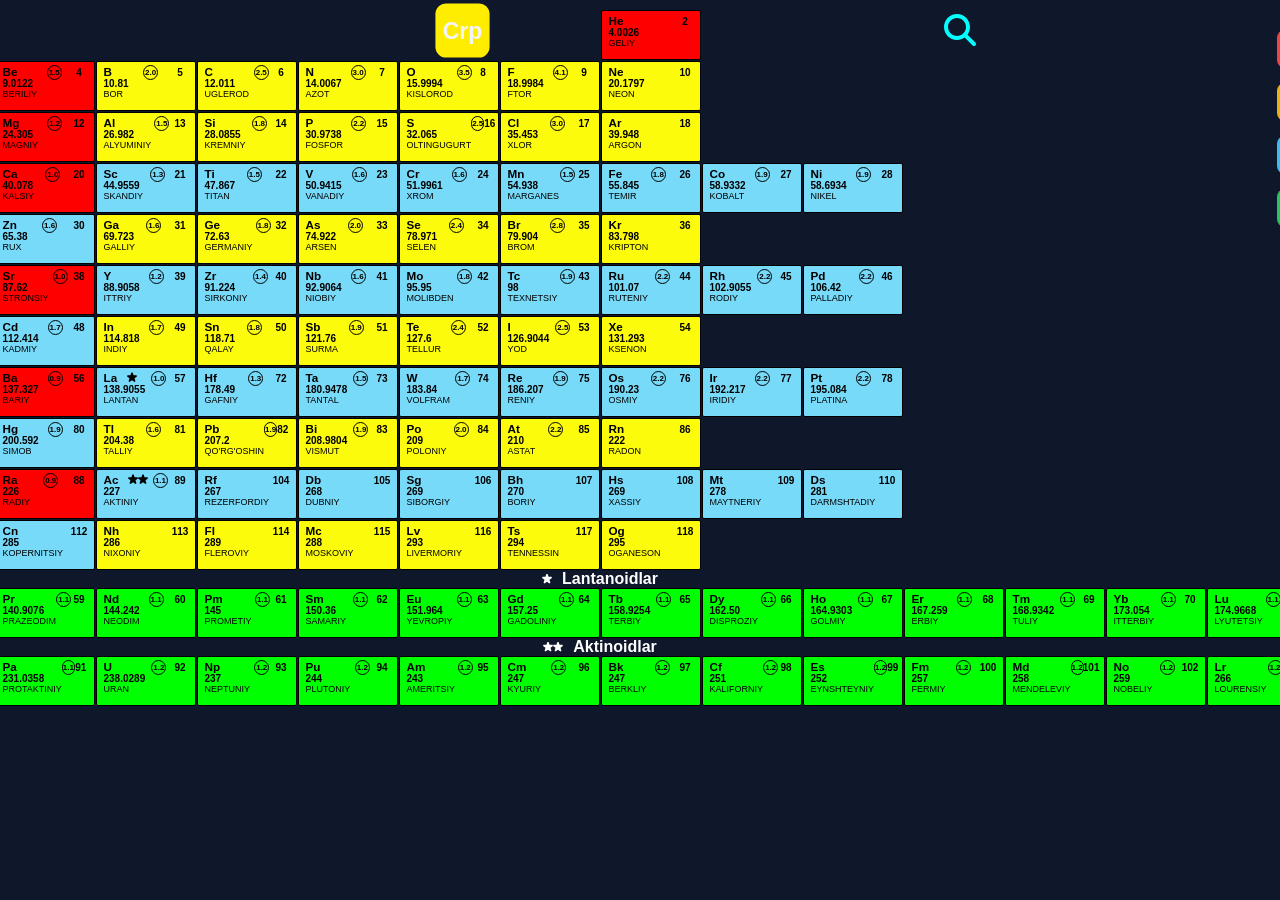
==== index.html @ f35f1f5b "Update index.html" ====
<!DOCTYPE html>
<html lang="uz">

<head>
    <meta charset="UTF-8">
    <meta name="keywords" content="Kimyo, davriy jadval, Crypton">
    <meta name="viewport" content="width=device-width, initial-scale=1.0">
    <title>Kimyo jadvali | Crypton</title>
    <link rel="stylesheet" href="./main/style.css">
    <link rel="icon" href="./main/assets/favicon.svg" type="image/svg">
</head>

<body>

    <div class="parts">
        <div class="part s">
            <p>
                s-qism
            </p>
        </div>
        <div class="part p">
            <p>
                p-qism
            </p>
        </div>
        <div class="part d">
            <p>
                d-qism
            </p>
        </div>
        <div class="part f">
            <p>
                f-qism
            </p>
        </div>
    </div>


    <button id="showBtn">
        <img src="./main/assets/search.svg" alt="" class="searchIcon">
    </button>

    <div class="searchBox hidden" id="searchBox">
        <button id="hideBtn">
            <img src="./main/assets/x.svg" alt="" id="x" class="x">
        </button>

        <div class="searchItems">
            <form>
                <input type="text" id="value" class="inputVal" placeholder="Iltimos biror elementni kiriting ...">
            </form>
            <button id="clear">
                <img src="./main/assets/xmark.svg" alt="" class="xmark">
            </button>
        </div>
        <div class="results"></div>
    </div>



    <a href="" class="icon">
        <img src="./main/assets/icon.svg" alt="" class="iconSvg">
        <p class="iconText">Crypton</p>
    </a>
    <main>

        <div class="periodic-table" id="periodic-table">
        </div>
        <div class="lantinity-title">
            <img src="main/assets/star_white.svg" alt="">
            <h1 class="title">Lantanoidlar</h1>
        </div>

        <div class="table lanta"></div>


        <div class="actinity-title">
            <div class="stars">
                <img src="./main/assets/star_white.svg" alt="">
                <img src="./main/assets/star_white.svg" alt="">
            </div>
            <h1 class="title">Aktinoidlar</h1>
        </div>
        <div class="table akti"></div>
    </main>
    <div class="overlay hidden" id="overlay"></div>

    <script src="./main/script.js"></script>
</body>

</html>
---- main/style.css ----
* {
    margin: 0;
    padding: 0;
    box-sizing: border-box;
    font-family: 'Segoe UI', Tahoma, Verdana, sans-serif;
    user-select: none;
}

.hidden {
    display: none !important;
}

a {
    text-decoration: none;
    color: #000;
}

body {
    padding: 10px 20px;
    display: flex;
    flex-direction: row-reverse;
    justify-content: center;
    background-color: #0f172a;
}

.periodic-table {
    display: grid;
    grid-template-columns: repeat(10, 100px);
    grid-template-rows: repeat(11, 50px);
    grid-row-gap: 1px;
    grid-column-gap: 1px;
}

.element:hover {
    transform: scale(1.06) translateY(-5px);

}

.element {
    display: flex;
    padding: 3px 7px;
    font-weight: 600;
    font-size: 10px;
    justify-content: space-between;
    border: #000 solid 1px;
    border-radius: 2px;
    cursor: pointer;
    transition: .3s ease-in-out;
}

.elInfo {
    max-height: 55px;
}

.elNum {
    height: 15px;
    width: 15px;
    font-size: 10px;
    display: flex;
    justify-content: center;
    align-items: center;

}

.elName {
    text-transform: uppercase;
    font-weight: 500;
    font-size: 9px;
    display: flex;
    text-align: left;
}

.elFormula {
    text-transform: capitalize;
}

.s-part {
    background-color: #ff0000;
}

.p-part {
    background-color: #FCFB0B;
}

.d-part {
    background-color: #77DAF9;
}

.f-part {
    background-color: #0f0;
}

.elNum2 {
    font-size: 10px;
    height: 10px;
    width: 10px;
    display: flex;
    justify-content: center;
    align-items: center;
}

.elNegative {
    border: solid 1px #000;
    border-radius: 15px;
    width: 15px;
    height: 15px;
    display: flex;
    align-items: center;
    justify-content: center;
    font-size: 8px;
}

.lantinity-title,
.actinity-title {
    gap: 10px;
    display: flex;
    justify-content: center;
    color: #fff;
    transition: ease-in-out .3s;
}

.icon {
    height: 60px;
    display: flex;
    align-items: center;
    left: 430px;
    position: absolute;
    top: 0;
}

.icon:hover {
    .iconSvg {
        transform: translateX(-105px);
    }

    .iconText {
        display: inline;
    }
}

.searchItems {
    display: flex;
    align-items: center;
    justify-content: center;

}

.searchBox {
    position: absolute;
    left: 50%;
    top: 10%;
    transform: translateX(-70%);
    z-index: 101;
    background-color: #0f173a;
    padding: 20px 30px;
    border-radius: 8px;
    gap: 5px;
    display: flex;
    flex-direction: column;
    align-items: flex-end;
}

.x {
    width: 20px;
    margin-right: -20px;
    margin-top: -10px;
    cursor: pointer;
}

.results {
    display: grid;
    grid-template-columns: repeat(3, 100px);
}

.overlay {
    position: fixed;
    top: 0;
    bottom: 0;
    left: 0;
    width: 100%;
    background: rgba(0, 0, 0, 0.7);
    backdrop-filter: blur(5px);
}

button {
    background: none;
    border: none;
}

input:focus-visible {
    outline: none;
}

#showBtn {
    background: none;
    border: none;
    position: absolute;

    right: 300px;
}

.xmark {
    width: 30px;
    margin-left: -50px;
    cursor: pointer;
}

.inputVal {
    border: none;
    border-radius: 8px;
    width: 300px;
    height: 40px;
    padding: 10px 40px 10px 10px;
}

.searchIcon {
    width: 40px;
    transition: transform ease-in-out .4s;
    cursor: pointer;
}

.searchIcon:hover {
    transform: rotate(360deg);
}

.iconSvg {
    min-width: 65px;
    cursor: pointer;
    margin-right: -105px;
    transition: ease-in-out .4s;
}

.iconText {
    color: #38bdf8;
    font-size: 25px;
    font-weight: 800;
    letter-spacing: -0.5px;
    display: none;
}


img {
    width: 10px;
}

.stars {
    display: flex;
}

.title {
    font-size: 16px;
}

.symbol {
    display: flex;
    gap: 10px;
}

.table {
    display: grid;
    grid-template-columns: repeat(14, 100px);
    grid-template-rows: 50px;
    gap: 1px;
}

main {
    margin-right: -30px;
}

.parts:has(.s:hover)~main .element:not(.s-part) {
    opacity: 0.3;
}

.parts:has(.p:hover)~main .element:not(.p-part) {
    opacity: 0.3;
}

.parts:has(.d:hover)~main .element:not(.d-part) {
    opacity: 0.3;

}

.parts:has(.f:hover)~main .element:not(.f-part) {
    opacity: 0.3;
}

.parts:has(.s:hover)~main .s-part {
    transform: scale(1.03) translateY(-5px);
}

.parts:has(.p:hover)~main .p-part {
    transform: scale(1.03) translateY(-5px);
}

.parts:has(.d:hover)~main .d-part {
    transform: scale(1.03) translateY(-5px);
}

.parts:has(.f:hover)~main .f-part {
    transform: scale(1.03) translateY(-5px);
}

.parts:has(.f:hover)~main .lantinity-title {
    transform: scale(1.06) translateY(-5px);
}

.parts:has(.f:hover)~main .actinity-title {
    transform: scale(1.06) translateY(-5px);
}


.parts {
    display: flex;
    justify-content: flex-start;
    gap: 15px;
    margin: 20px 0 25px 0;
    padding: 0;
    flex-direction: column;
}


.part {
    width: 110px;
    height: 38px;
    border-radius: 8px;
    display: flex;
    align-items: center;
    justify-content: center;
    font-size: 13px;
    font-weight: 600;
    text-transform: uppercase;
    letter-spacing: 0.5px;
    cursor: pointer;
    background: rgba(30, 41, 59, 0.5);
    border: 1px solid rgba(255, 255, 255, 0.08);
    backdrop-filter: blur(8px);
    transition: all 0.3s cubic-bezier(0.4, 0, 0.2, 1);
    color: #94a3b8;
}

.part.s {
    border-left: 4px solid #ef4444;
}

.part.s:hover {
    background: rgba(239, 68, 68, 0.15);
    border-color: #ef4444;
    color: #ef4444;
    box-shadow: 0 0 15px rgba(239, 68, 68, 0.4);
    text-shadow: 0 0 5px rgba(239, 68, 68, 0.5);
    transform: translateY(-3px);
}


.part.p {
    border-left: 4px solid #eab308;
}

.part.p:hover {
    background: rgba(234, 179, 8, 0.15);
    border-color: #eab308;
    color: #eab308;
    box-shadow: 0 0 15px rgba(234, 179, 8, 0.4);
    text-shadow: 0 0 5px rgba(234, 179, 8, 0.5);
    transform: translateY(-3px);
}

.part.d {
    border-left: 4px solid #38bdf8;
}

.part.d:hover {
    background: rgba(56, 189, 248, 0.15);
    border-color: #38bdf8;
    color: #38bdf8;
    box-shadow: 0 0 15px rgba(56, 189, 248, 0.4);
    text-shadow: 0 0 5px rgba(56, 189, 248, 0.5);
    transform: translateY(-3px);
}

.part.f {
    border-left: 4px solid #22c55e;
}

.part.f:hover {
    background: rgba(34, 197, 94, 0.15);
    border-color: #22c55e;
    color: #22c55e;
    box-shadow: 0 0 15px rgba(34, 197, 94, 0.4);
    text-shadow: 0 0 5px rgba(34, 197, 94, 0.5);
    transform: translateY(-3px);
}

@media (max-width: 1100px) {
    body {
        display: block;
        padding: 5px;
        margin: 65px 0 0 0;
    }

    .parts {
        display: flex;
        flex-direction: row;
        flex-wrap: wrap;
        justify-content: flex-start;
        gap: 10px;
        margin-bottom: 25px;
        width: 100%;
        padding: 0;
        box-sizing: border-box;
    }

    main {
        width: 100%;
        overflow-x: auto;
        display: block;
        white-space: nowrap;
        padding-bottom: 20px;
    }

    .periodic-table,
    .table,
    .lantinity-title,
    .actinity-title {
        transform: none !important;
        margin: 0 auto 20px auto !important;
        display: grid;
    }

    .lantinity-title,
    .actinity-title {
        display: flex;
        text-align: center;
        margin-top: 30px !important;
        font-size: 1.2rem;
    }

    .icon {
        position: absolute;
        left: 130px;
        top: 10px;
    }

    #showBtn {
        position: absolute;
        top: 25px;
        left: 190px;
    }

    .inputVal {
        width: 250px;
        margin-right: 140px;
    }

    .searchItems {
        width: 200px;
    }

    #hideBtn {
        width: 20px;
        height: 20px;
    }

    .searchBox {
        width: 350px;
        padding: 10px 15px;
        left: 69%;
    }
    
    .iconSvg {
        transform: translateX(-105px);
    }

    .iconText {
        display: inline;
    }
}
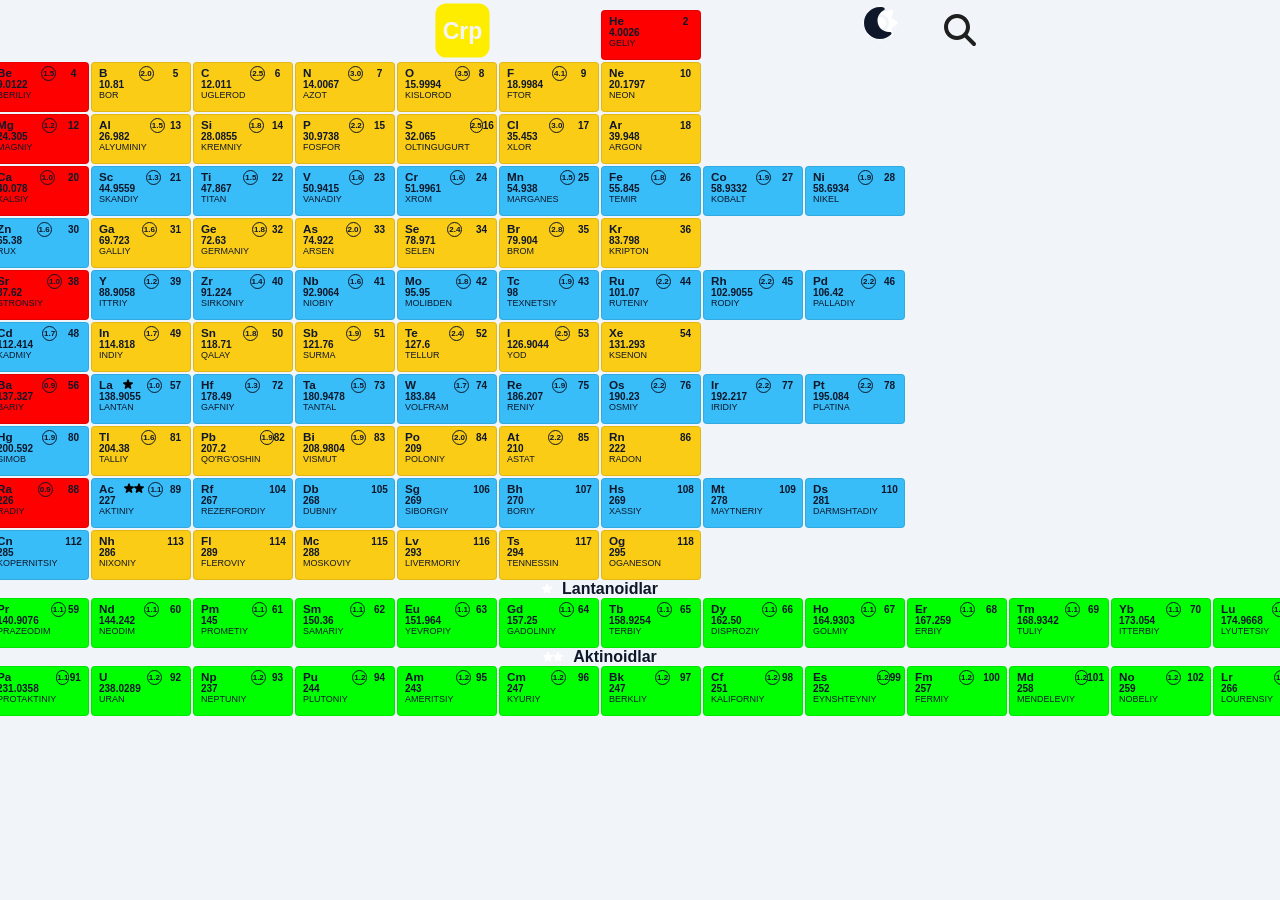
==== commit 07b31f58: "Crypton loyihasi fayllari qo'shildi" ====
--- a/index.html
+++ b/index.html
@@ -1,91 +1,99 @@
-<!DOCTYPE html>
-<html lang="uz">
-
-<head>
-    <meta charset="UTF-8">
-    <meta name="keywords" content="Kimyo, davriy jadval, Crypton">
-    <meta name="viewport" content="width=device-width, initial-scale=1.0">
-    <title>Kimyo jadvali | Crypton</title>
-    <link rel="stylesheet" href="./main/style.css">
-    <link rel="icon" href="./main/assets/favicon.svg" type="image/svg">
-</head>
-
-<body>
-
-    <div class="parts">
-        <div class="part s">
-            <p>
-                s-qism
-            </p>
-        </div>
-        <div class="part p">
-            <p>
-                p-qism
-            </p>
-        </div>
-        <div class="part d">
-            <p>
-                d-qism
-            </p>
-        </div>
-        <div class="part f">
-            <p>
-                f-qism
-            </p>
-        </div>
-    </div>
-
-
-    <button id="showBtn">
-        <img src="./main/assets/search.svg" alt="" class="searchIcon">
-    </button>
-
-    <div class="searchBox hidden" id="searchBox">
-        <button id="hideBtn">
-            <img src="./main/assets/x.svg" alt="" id="x" class="x">
-        </button>
-
-        <div class="searchItems">
-            <form>
-                <input type="text" id="value" class="inputVal" placeholder="Iltimos biror elementni kiriting ...">
-            </form>
-            <button id="clear">
-                <img src="./main/assets/xmark.svg" alt="" class="xmark">
-            </button>
-        </div>
-        <div class="results"></div>
-    </div>
-
-
-
-    <a href="" class="icon">
-        <img src="./main/assets/icon.svg" alt="" class="iconSvg">
-        <p class="iconText">Crypton</p>
-    </a>
-    <main>
-
-        <div class="periodic-table" id="periodic-table">
-        </div>
-        <div class="lantinity-title">
-            <img src="main/assets/star_white.svg" alt="">
-            <h1 class="title">Lantanoidlar</h1>
-        </div>
-
-        <div class="table lanta"></div>
-
-
-        <div class="actinity-title">
-            <div class="stars">
-                <img src="./main/assets/star_white.svg" alt="">
-                <img src="./main/assets/star_white.svg" alt="">
-            </div>
-            <h1 class="title">Aktinoidlar</h1>
-        </div>
-        <div class="table akti"></div>
-    </main>
-    <div class="overlay hidden" id="overlay"></div>
-
-    <script src="./main/script.js"></script>
-</body>
-
-</html>
+<!DOCTYPE html>
+<html lang="uz">
+
+<head>
+    <meta charset="UTF-8">
+    <meta name="viewport" content="width=device-width, initial-scale=1.0">
+    <title>Kimyo jadvali | Crypton</title>
+    <link rel="stylesheet" href="./main/style.css">
+    <link rel="icon" href="./main/assets/favicon.svg" type="image/svg">
+</head>
+
+<body>
+
+    <div class="parts">
+        <div class="part s">
+            <p>
+                s-qism
+            </p>
+        </div>
+        <div class="part p">
+            <p>
+                p-qism
+            </p>
+        </div>
+        <div class="part d">
+            <p>
+                d-qism
+            </p>
+        </div>
+        <div class="part f">
+            <p>
+                f-qism
+            </p>
+        </div>
+    </div>
+
+
+    <button id="showBtn">
+        <img src="./main/assets/search-dark.svg" alt="" class="searchIcon">
+    </button>
+
+    <button class="mode light" title="Change Theme.">
+        <img src="./main/assets/light.svg" alt="" class="modesvg">
+    </button>
+
+    <button class="mode dark" title="Change Theme.">
+        <img src="./main/assets/dark.svg" alt="" class="modesvg">
+    </button>
+
+
+
+    <div class="searchBox hidden" id="searchBox">
+        <button id="hideBtn">
+            <img src="./main/assets/x.svg" alt="" id="x" class="x">
+        </button>
+
+        <div class="searchItems">
+            <form>
+                <input type="text" id="value" class="inputVal" placeholder="Iltimos biror elementni kiriting ...">
+            </form>
+            <button id="clear">
+                <img src="./main/assets/xmark.svg" alt="" class="xmark">
+            </button>
+        </div>
+        <div class="results"></div>
+    </div>
+
+
+
+    <a href="" class="icon">
+        <img src="./main/assets/icon.svg" alt="" class="iconSvg">
+        <p class="iconText">Crypton</p>
+    </a>
+    <main>
+
+        <div class="periodic-table" id="periodic-table"></div>
+        <div class="lantinity-title">
+            <img src="main/assets/star_white.svg" alt="" id="star">
+            <h1 class="title">Lantanoidlar</h1>
+        </div>
+
+        <div class="table lanta"></div>
+
+
+        <div class="actinity-title">
+            <div class="stars">
+                <img src="./main/assets/star_white.svg" alt="" id="star">
+                <img src="./main/assets/star_white.svg" alt="" id="star">
+            </div>
+            <h1 class="title">Aktinoidlar</h1>
+        </div>
+        <div class="table akti"></div>
+    </main>
+    <div class="overlay hidden" id="overlay"></div>
+
+    <script src="./main/script.js"></script>
+</body>
+
+</html>
--- a/main/style.css
+++ b/main/style.css
@@ -1,477 +1,545 @@
-* {
-    margin: 0;
-    padding: 0;
-    box-sizing: border-box;
-    font-family: 'Segoe UI', Tahoma, Verdana, sans-serif;
-    user-select: none;
-}
-
-.hidden {
-    display: none !important;
-}
-
-a {
-    text-decoration: none;
-    color: #000;
-}
-
-body {
-    padding: 10px 20px;
-    display: flex;
-    flex-direction: row-reverse;
-    justify-content: center;
-    background-color: #0f172a;
-}
-
-.periodic-table {
-    display: grid;
-    grid-template-columns: repeat(10, 100px);
-    grid-template-rows: repeat(11, 50px);
-    grid-row-gap: 1px;
-    grid-column-gap: 1px;
-}
-
-.element:hover {
-    transform: scale(1.06) translateY(-5px);
-
-}
-
-.element {
-    display: flex;
-    padding: 3px 7px;
-    font-weight: 600;
-    font-size: 10px;
-    justify-content: space-between;
-    border: #000 solid 1px;
-    border-radius: 2px;
-    cursor: pointer;
-    transition: .3s ease-in-out;
-}
-
-.elInfo {
-    max-height: 55px;
-}
-
-.elNum {
-    height: 15px;
-    width: 15px;
-    font-size: 10px;
-    display: flex;
-    justify-content: center;
-    align-items: center;
-
-}
-
-.elName {
-    text-transform: uppercase;
-    font-weight: 500;
-    font-size: 9px;
-    display: flex;
-    text-align: left;
-}
-
-.elFormula {
-    text-transform: capitalize;
-}
-
-.s-part {
-    background-color: #ff0000;
-}
-
-.p-part {
-    background-color: #FCFB0B;
-}
-
-.d-part {
-    background-color: #77DAF9;
-}
-
-.f-part {
-    background-color: #0f0;
-}
-
-.elNum2 {
-    font-size: 10px;
-    height: 10px;
-    width: 10px;
-    display: flex;
-    justify-content: center;
-    align-items: center;
-}
-
-.elNegative {
-    border: solid 1px #000;
-    border-radius: 15px;
-    width: 15px;
-    height: 15px;
-    display: flex;
-    align-items: center;
-    justify-content: center;
-    font-size: 8px;
-}
-
-.lantinity-title,
-.actinity-title {
-    gap: 10px;
-    display: flex;
-    justify-content: center;
-    color: #fff;
-    transition: ease-in-out .3s;
-}
-
-.icon {
-    height: 60px;
-    display: flex;
-    align-items: center;
-    left: 430px;
-    position: absolute;
-    top: 0;
-}
-
-.icon:hover {
-    .iconSvg {
-        transform: translateX(-105px);
-    }
-
-    .iconText {
-        display: inline;
-    }
-}
-
-.searchItems {
-    display: flex;
-    align-items: center;
-    justify-content: center;
-
-}
-
-.searchBox {
-    position: absolute;
-    left: 50%;
-    top: 10%;
-    transform: translateX(-70%);
-    z-index: 101;
-    background-color: #0f173a;
-    padding: 20px 30px;
-    border-radius: 8px;
-    gap: 5px;
-    display: flex;
-    flex-direction: column;
-    align-items: flex-end;
-}
-
-.x {
-    width: 20px;
-    margin-right: -20px;
-    margin-top: -10px;
-    cursor: pointer;
-}
-
-.results {
-    display: grid;
-    grid-template-columns: repeat(3, 100px);
-}
-
-.overlay {
-    position: fixed;
-    top: 0;
-    bottom: 0;
-    left: 0;
-    width: 100%;
-    background: rgba(0, 0, 0, 0.7);
-    backdrop-filter: blur(5px);
-}
-
-button {
-    background: none;
-    border: none;
-}
-
-input:focus-visible {
-    outline: none;
-}
-
-#showBtn {
-    background: none;
-    border: none;
-    position: absolute;
-
-    right: 300px;
-}
-
-.xmark {
-    width: 30px;
-    margin-left: -50px;
-    cursor: pointer;
-}
-
-.inputVal {
-    border: none;
-    border-radius: 8px;
-    width: 300px;
-    height: 40px;
-    padding: 10px 40px 10px 10px;
-}
-
-.searchIcon {
-    width: 40px;
-    transition: transform ease-in-out .4s;
-    cursor: pointer;
-}
-
-.searchIcon:hover {
-    transform: rotate(360deg);
-}
-
-.iconSvg {
-    min-width: 65px;
-    cursor: pointer;
-    margin-right: -105px;
-    transition: ease-in-out .4s;
-}
-
-.iconText {
-    color: #38bdf8;
-    font-size: 25px;
-    font-weight: 800;
-    letter-spacing: -0.5px;
-    display: none;
-}
-
-
-img {
-    width: 10px;
-}
-
-.stars {
-    display: flex;
-}
-
-.title {
-    font-size: 16px;
-}
-
-.symbol {
-    display: flex;
-    gap: 10px;
-}
-
-.table {
-    display: grid;
-    grid-template-columns: repeat(14, 100px);
-    grid-template-rows: 50px;
-    gap: 1px;
-}
-
-main {
-    margin-right: -30px;
-}
-
-.parts:has(.s:hover)~main .element:not(.s-part) {
-    opacity: 0.3;
-}
-
-.parts:has(.p:hover)~main .element:not(.p-part) {
-    opacity: 0.3;
-}
-
-.parts:has(.d:hover)~main .element:not(.d-part) {
-    opacity: 0.3;
-
-}
-
-.parts:has(.f:hover)~main .element:not(.f-part) {
-    opacity: 0.3;
-}
-
-.parts:has(.s:hover)~main .s-part {
-    transform: scale(1.03) translateY(-5px);
-}
-
-.parts:has(.p:hover)~main .p-part {
-    transform: scale(1.03) translateY(-5px);
-}
-
-.parts:has(.d:hover)~main .d-part {
-    transform: scale(1.03) translateY(-5px);
-}
-
-.parts:has(.f:hover)~main .f-part {
-    transform: scale(1.03) translateY(-5px);
-}
-
-.parts:has(.f:hover)~main .lantinity-title {
-    transform: scale(1.06) translateY(-5px);
-}
-
-.parts:has(.f:hover)~main .actinity-title {
-    transform: scale(1.06) translateY(-5px);
-}
-
-
-.parts {
-    display: flex;
-    justify-content: flex-start;
-    gap: 15px;
-    margin: 20px 0 25px 0;
-    padding: 0;
-    flex-direction: column;
-}
-
-
-.part {
-    width: 110px;
-    height: 38px;
-    border-radius: 8px;
-    display: flex;
-    align-items: center;
-    justify-content: center;
-    font-size: 13px;
-    font-weight: 600;
-    text-transform: uppercase;
-    letter-spacing: 0.5px;
-    cursor: pointer;
-    background: rgba(30, 41, 59, 0.5);
-    border: 1px solid rgba(255, 255, 255, 0.08);
-    backdrop-filter: blur(8px);
-    transition: all 0.3s cubic-bezier(0.4, 0, 0.2, 1);
-    color: #94a3b8;
-}
-
-.part.s {
-    border-left: 4px solid #ef4444;
-}
-
-.part.s:hover {
-    background: rgba(239, 68, 68, 0.15);
-    border-color: #ef4444;
-    color: #ef4444;
-    box-shadow: 0 0 15px rgba(239, 68, 68, 0.4);
-    text-shadow: 0 0 5px rgba(239, 68, 68, 0.5);
-    transform: translateY(-3px);
-}
-
-
-.part.p {
-    border-left: 4px solid #eab308;
-}
-
-.part.p:hover {
-    background: rgba(234, 179, 8, 0.15);
-    border-color: #eab308;
-    color: #eab308;
-    box-shadow: 0 0 15px rgba(234, 179, 8, 0.4);
-    text-shadow: 0 0 5px rgba(234, 179, 8, 0.5);
-    transform: translateY(-3px);
-}
-
-.part.d {
-    border-left: 4px solid #38bdf8;
-}
-
-.part.d:hover {
-    background: rgba(56, 189, 248, 0.15);
-    border-color: #38bdf8;
-    color: #38bdf8;
-    box-shadow: 0 0 15px rgba(56, 189, 248, 0.4);
-    text-shadow: 0 0 5px rgba(56, 189, 248, 0.5);
-    transform: translateY(-3px);
-}
-
-.part.f {
-    border-left: 4px solid #22c55e;
-}
-
-.part.f:hover {
-    background: rgba(34, 197, 94, 0.15);
-    border-color: #22c55e;
-    color: #22c55e;
-    box-shadow: 0 0 15px rgba(34, 197, 94, 0.4);
-    text-shadow: 0 0 5px rgba(34, 197, 94, 0.5);
-    transform: translateY(-3px);
-}
-
-@media (max-width: 1100px) {
-    body {
-        display: block;
-        padding: 5px;
-        margin: 65px 0 0 0;
-    }
-
-    .parts {
-        display: flex;
-        flex-direction: row;
-        flex-wrap: wrap;
-        justify-content: flex-start;
-        gap: 10px;
-        margin-bottom: 25px;
-        width: 100%;
-        padding: 0;
-        box-sizing: border-box;
-    }
-
-    main {
-        width: 100%;
-        overflow-x: auto;
-        display: block;
-        white-space: nowrap;
-        padding-bottom: 20px;
-    }
-
-    .periodic-table,
-    .table,
-    .lantinity-title,
-    .actinity-title {
-        transform: none !important;
-        margin: 0 auto 20px auto !important;
-        display: grid;
-    }
-
-    .lantinity-title,
-    .actinity-title {
-        display: flex;
-        text-align: center;
-        margin-top: 30px !important;
-        font-size: 1.2rem;
-    }
-
-    .icon {
-        position: absolute;
-        left: 130px;
-        top: 10px;
-    }
-
-    #showBtn {
-        position: absolute;
-        top: 25px;
-        left: 190px;
-    }
-
-    .inputVal {
-        width: 250px;
-        margin-right: 140px;
-    }
-
-    .searchItems {
-        width: 200px;
-    }
-
-    #hideBtn {
-        width: 20px;
-        height: 20px;
-    }
-
-    .searchBox {
-        width: 350px;
-        padding: 10px 15px;
-        left: 69%;
-    }
-    
-    .iconSvg {
-        transform: translateX(-105px);
-    }
-
-    .iconText {
-        display: inline;
-    }
-}
+* {
+    margin: 0;
+    padding: 0;
+    box-sizing: border-box;
+    font-family: 'Segoe UI', Tahoma, Verdana, sans-serif;
+    user-select: none;
+    transition: all ease-in-out .3s;
+}
+
+.inputVal::placeholder {
+    color: #000;
+    opacity: 1;
+}
+
+.mode {
+    position: absolute;
+    top: 3px;
+    right: 380px;
+    cursor: pointer;
+}
+
+.light:hover {
+    transform: rotate(135deg);
+}
+
+.light {
+    transition: ease-in-out .8s;
+}
+
+.dark {
+    transition: ease-in-out .8s;
+}
+
+.dark:hover {
+    transform: rotate(360deg);
+}
+
+.modesvg {
+    width: 40px;
+}
+
+:root {
+    --title: #0f172a;
+    --not: #0f172a;
+    --black: #0f172a;
+    --white: #64748b;
+    --dark-blue: #f1f5f9;
+    --text: #0f172a;
+    --color-s: #f00;
+    --color-p: #facc15;
+    --color-d: #38bdf8;
+    --color-f: #00ff00;
+    --light-blue: #0284c7;
+    --backgroundcolor-part: #e2e8f0;
+    --border-part: #0000001a;
+    --color-part: #0f172a !important;
+}
+
+.darkMode {
+    --title: #f8fafc;
+    --not: #f8fafc;
+    --black: #ffffff;
+    --white: #94a3b8;
+    --dark-blue: #090d16;
+    --text: #f8fafc;
+    --color-s: #f00;
+    --color-p: #facc15;
+    --color-d: #0369a1;
+    --color-f: #0f0;
+    --light-blue: #38bdf8;
+    --backgroundcolor-part: #1e293b;
+    --border-part: #ffffff14;
+    --color-part: #f8fafc !important;
+}
+
+.hidden {
+    display: none !important;
+}
+
+a {
+    text-decoration: none;
+    color: var(--black);
+}
+
+body {
+    padding: 10px 20px;
+    display: flex;
+    flex-direction: row-reverse;
+    justify-content: center;
+    background-color: var(--dark-blue);
+}
+
+.periodic-table {
+    display: grid;
+    grid-template-columns: repeat(10, 100px);
+    grid-template-rows: repeat(11, 50px);
+    grid-row-gap: 2px;
+    grid-column-gap: 2px;
+}
+
+.table {
+    display: grid;
+    grid-template-columns: repeat(14, 100px);
+    grid-template-rows: 50px;
+    gap: 2px;
+}
+
+.element:hover {
+    transform: scale(1.06) translateY(-5px);
+}
+
+.element {
+    display: flex;
+    padding: 3px 7px;
+    font-weight: 600;
+    font-size: 10px;
+    justify-content: space-between;
+    border: var(--border-part) solid 1px;
+    border-radius: 4px;
+    cursor: pointer;
+    transition: .3s ease-in-out;
+    color: var(--text);
+}
+
+.elInfo {
+    max-height: 55px;
+}
+
+.elNum {
+    height: 15px;
+    width: 15px;
+    font-size: 10px;
+    display: flex;
+    justify-content: center;
+    align-items: center;
+}
+
+.elName {
+    text-transform: uppercase;
+    font-weight: 500;
+    font-size: 9px;
+    display: flex;
+    text-align: left;
+}
+
+.elFormula {
+    text-transform: capitalize;
+}
+
+.s-part {
+    background-color: var(--color-s);
+}
+
+.p-part {
+    background-color: var(--color-p);
+}
+
+.d-part {
+    background-color: var(--color-d);
+}
+
+.f-part {
+    background-color: var(--color-f);
+}
+
+.elNum2 {
+    font-size: 10px;
+    height: 10px;
+    width: 10px;
+    display: flex;
+    justify-content: center;
+    align-items: center;
+}
+
+.elNegative {
+    border: solid 1px var(--text);
+    border-radius: 15px;
+    width: 15px;
+    height: 15px;
+    display: flex;
+    align-items: center;
+    justify-content: center;
+    font-size: 8px;
+}
+
+.lantinity-title,
+.actinity-title {
+    gap: 10px;
+    display: flex;
+    justify-content: center;
+    transition: ease-in-out .3s;
+    color: var(--text);
+}
+
+.icon {
+    height: 60px;
+    display: flex;
+    align-items: center;
+    left: 430px;
+    position: absolute;
+    top: 0;
+}
+
+.icon:hover .iconSvg {
+    transform: translateX(-105px);
+}
+
+.icon:hover .iconText {
+    display: inline;
+}
+
+.searchItems {
+    display: flex;
+    align-items: center;
+    justify-content: center;
+}
+
+.searchBox {
+    position: absolute;
+    left: 50%;
+    top: 10%;
+    transform: translateX(-70%);
+    z-index: 101;
+    background-color: var(--dark-blue);
+    padding: 20px 30px;
+    border-radius: 8px;
+    gap: 5px;
+    display: flex;
+    flex-direction: column;
+    align-items: flex-end;
+    border: 1px solid var(--border-part);
+}
+
+.x {
+    width: 20px;
+    margin-right: -20px;
+    margin-top: -10px;
+    cursor: pointer;
+}
+
+.results {
+    display: grid !important;
+    grid-template-columns: repeat(3, 100px);
+}
+
+.overlay {
+    position: fixed;
+    top: 0;
+    bottom: 0;
+    left: 0;
+    width: 100%;
+    background: #000000b3;
+    backdrop-filter: blur(5px);
+}
+
+button {
+    background: none;
+    border: none;
+}
+
+input:focus-visible {
+    outline: none;
+}
+
+#showBtn {
+    background: none;
+    border: none;
+    position: absolute;
+    right: 300px;
+}
+
+.xmark {
+    width: 30px;
+    margin-left: -50px;
+    cursor: pointer;
+}
+
+.inputVal {
+    background-color: var(--white);
+    border: none;
+    border-radius: 8px;
+    width: 300px;
+    height: 40px;
+    padding: 10px 40px 10px 10px;
+    color: var(--dark-blue);
+}
+
+.searchIcon {
+    width: 40px;
+    transition: transform ease-in-out .4s;
+    cursor: pointer;
+}
+
+.searchIcon:hover {
+    transform: rotate(360deg);
+}
+
+.iconSvg {
+    min-width: 65px;
+    cursor: pointer;
+    margin-right: -105px;
+    transition: ease-in-out .4s;
+}
+
+.iconText {
+    color: var(--light-blue);
+    font-size: 25px;
+    font-weight: 800;
+    letter-spacing: -0.5px;
+    display: none;
+}
+
+img {
+    width: 10px;
+}
+
+.stars {
+    display: flex;
+}
+
+.title {
+    font-size: 16px;
+    color: var(--title);
+}
+
+.symbol {
+    display: flex;
+    gap: 10px;
+}
+
+main {
+    margin-right: -30px;
+}
+
+.parts:has(.s:hover)~main .element:not(.s-part) {
+    opacity: 0.2;
+}
+
+.parts:has(.p:hover)~main .element:not(.p-part) {
+    opacity: 0.2;
+}
+
+.parts:has(.d:hover)~main .element:not(.d-part) {
+    opacity: 0.2;
+}
+
+.parts:has(.f:hover)~main .element:not(.f-part) {
+    opacity: 0.2;
+}
+
+.parts:has(.s:hover)~main .s-part {
+    transform: scale(1.03) translateY(-5px);
+}
+
+.parts:has(.p:hover)~main .p-part {
+    transform: scale(1.03) translateY(-5px);
+}
+
+.parts:has(.d:hover)~main .d-part {
+    transform: scale(1.03) translateY(-5px);
+}
+
+.parts:has(.f:hover)~main .f-part {
+    transform: scale(1.03) translateY(-5px);
+}
+
+.parts:has(.f:hover)~main .lantinity-title {
+    transform: scale(1.06) translateY(-5px);
+}
+
+.parts:has(.f:hover)~main .actinity-title {
+    transform: scale(1.06) translateY(-5px);
+}
+
+.parts {
+    display: flex;
+    justify-content: flex-start;
+    gap: 15px;
+    margin: 20px 0 25px 0;
+    padding: 0;
+    flex-direction: column;
+}
+
+.part {
+    width: 110px;
+    height: 38px;
+    border-radius: 8px;
+    display: flex;
+    align-items: center;
+    justify-content: center;
+    font-size: 13px;
+    font-weight: 600;
+    text-transform: uppercase;
+    letter-spacing: 0.5px;
+    cursor: pointer;
+    background: var(--backgroundcolor-part);
+    border: 1px solid var(--border-part);
+    backdrop-filter: blur(8px);
+    transition: all 0.3s cubic-bezier(0.4, 0, 0.2, 1);
+    color: var(--color-part);
+}
+
+.part.s {
+    border-left: 4px solid var(--color-s);
+}
+
+.part.s:hover {
+    background: #ef444426;
+    border-color: var(--color-s);
+    color: var(--color-s);
+    box-shadow: 0 0 15px #ef444466;
+    text-shadow: 0 0 5px #ef444480;
+    transform: translateY(-3px);
+}
+
+.part.p {
+    border-left: 4px solid var(--color-p);
+}
+
+.part.p:hover {
+    background: #eab30826;
+    border-color: var(--color-p);
+    color: var(--color-p);
+    box-shadow: 0 0 15px #eab30866;
+    text-shadow: 0 0 5px #eab30880;
+    transform: translateY(-3px);
+}
+
+.part.d {
+    border-left: 4px solid var(--color-d);
+}
+
+.part.d:hover {
+    background: #0284c726;
+    border-color: var(--color-d);
+    color: var(--color-d);
+    box-shadow: 0 0 15px #0284c766;
+    text-shadow: 0 0 5px #0284c780;
+    transform: translateY(-3px);
+}
+
+.part.f {
+    border-left: 4px solid var(--color-f);
+}
+
+.part.f:hover {
+    background: #22c55e26;
+    border-color: var(--color-f);
+    color: var(--color-f);
+    box-shadow: 0 0 15px #22c55e66;
+    text-shadow: 0 0 5px #22c55e80;
+    transform: translateY(-3px);
+}
+
+@media (max-width: 1100px) {
+    body {
+        display: block;
+        padding: 5px;
+        margin: 65px 0 0 0;
+    }
+
+    .parts {
+        display: flex;
+        flex-direction: row;
+        flex-wrap: wrap;
+        justify-content: flex-start;
+        gap: 10px;
+        margin-bottom: 25px;
+        width: 100%;
+        padding: 0;
+        box-sizing: border-box;
+    }
+
+    main {
+        width: 100%;
+        overflow-x: auto;
+        display: block;
+        white-space: nowrap;
+        padding-bottom: 20px;
+    }
+
+    .periodic-table,
+    .table,
+    .lantinity-title,
+    .actinity-title {
+        transform: none !important;
+        margin: 0 auto 20px auto !important;
+        display: grid;
+    }
+
+    .lantinity-title,
+    .actinity-title {
+        display: flex;
+        text-align: center;
+        margin-top: 30px !important;
+        font-size: 1.2rem;
+    }
+
+    .icon {
+        position: absolute;
+        left: 130px;
+        top: 10px;
+    }
+
+    #showBtn {
+        position: absolute;
+        top: 25px;
+        left: 190px;
+    }
+
+    .mode {
+        position: absolute;
+        top: 25px;
+        left: 230px;
+        width: 40px;
+    }
+
+    .inputVal {
+        width: 250px;
+        margin-right: 140px;
+    }
+
+    .searchItems {
+        width: 200px;
+    }
+
+    #hideBtn {
+        width: 20px;
+        height: 20px;
+    }
+
+    .searchBox {
+        width: 350px;
+        padding: 10px 15px;
+        left: 69%;
+    }
+
+    .iconSvg {
+        transform: translateX(-105px);
+    }
+
+    .iconText {
+        display: inline;
+    }
+}
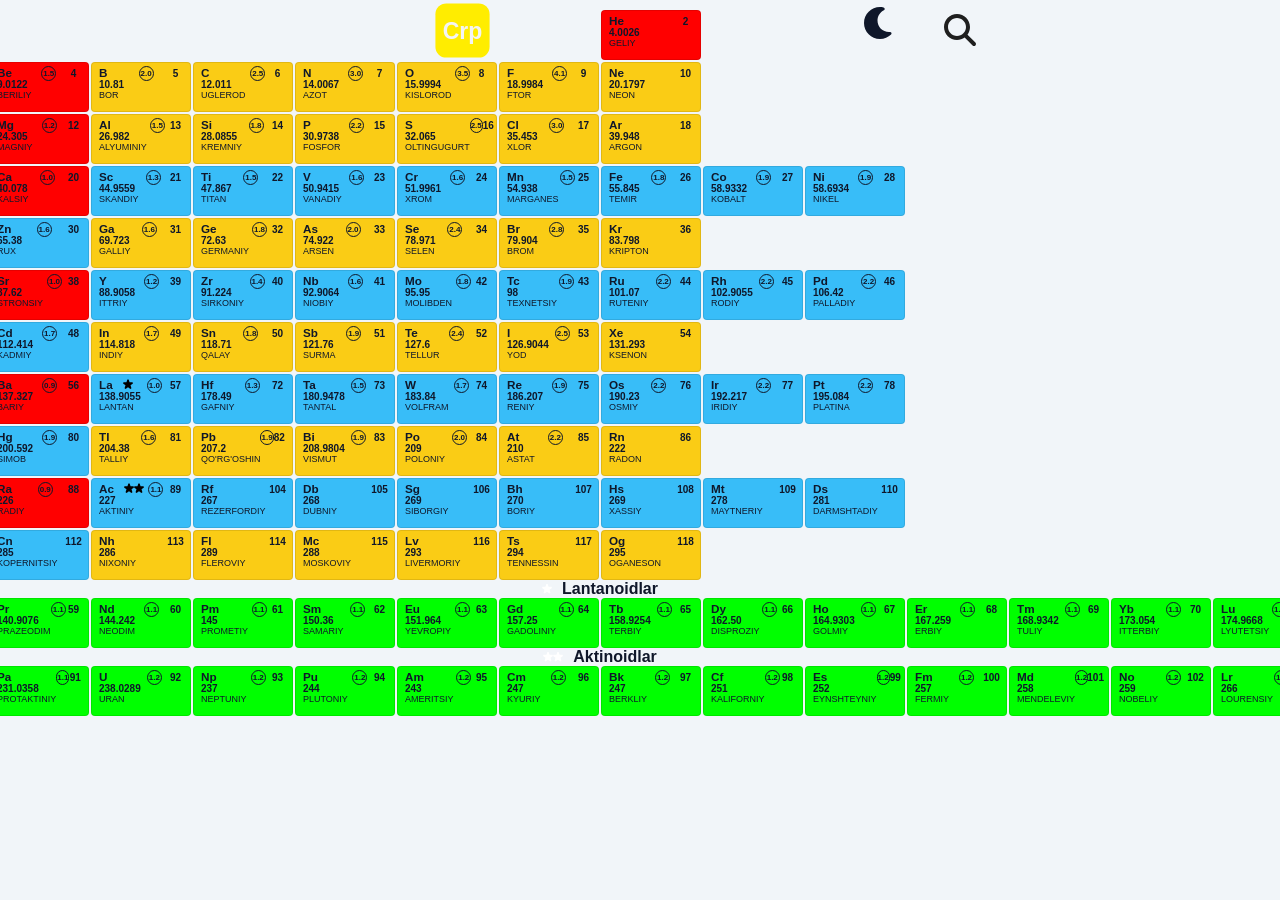
==== commit 665b170b: "Copyright added" ====
--- a/index.html
+++ b/index.html
@@ -39,7 +39,7 @@
         <img src="./main/assets/search-dark.svg" alt="" class="searchIcon">
     </button>
 
-    <button class="mode light" title="Change Theme.">
+    <button class="mode light hidden" title="Change Theme.">
         <img src="./main/assets/light.svg" alt="" class="modesvg">
     </button>
 
@@ -67,7 +67,7 @@
 
 
 
-    <a href="" class="icon">
+    <a href="https://github.com/namozov13/crypton/" target="_blank" class="icon">
         <img src="./main/assets/icon.svg" alt="" class="iconSvg">
         <p class="iconText">Crypton</p>
     </a>
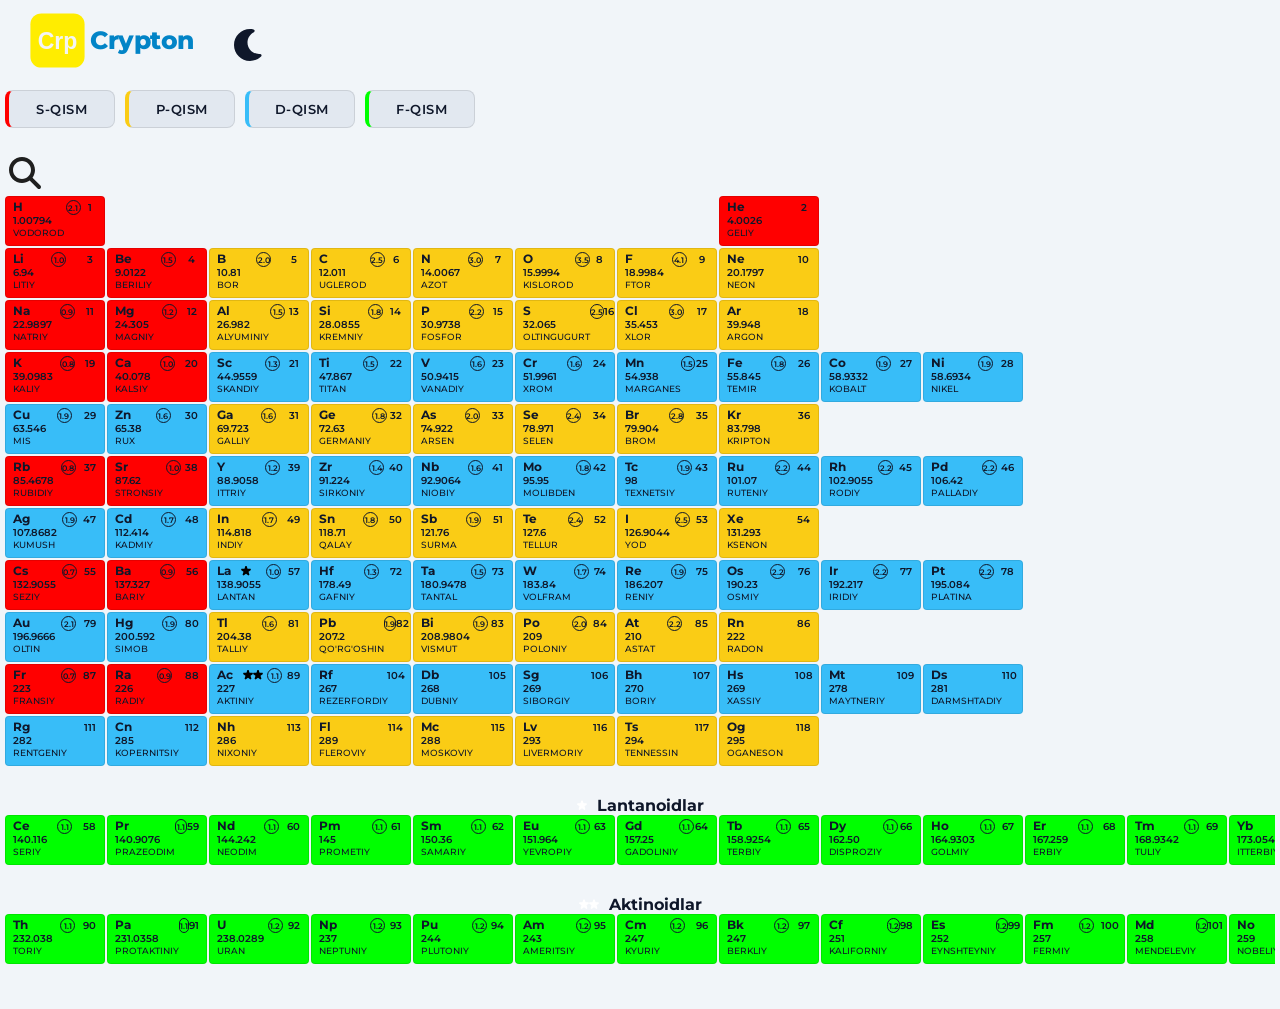
==== commit 9b34d550: "Add some bugs..." ====
--- a/index.html
+++ b/index.html
@@ -9,8 +9,7 @@
     <link rel="icon" href="./main/assets/favicon.svg" type="image/svg">
 </head>
 
-<body>
-
+<body class="lightMode">
     <div class="parts">
         <div class="part s">
             <p>
@@ -34,24 +33,26 @@
         </div>
     </div>
 
+    <div class="btns">
 
-    <button id="showBtn">
-        <img src="./main/assets/search-dark.svg" alt="" class="searchIcon">
-    </button>
+        <button id="showBtn">
+            <img src="./main/assets/search-dark.svg" alt="search-icon" class="searchIcon">
+        </button>
 
-    <button class="mode light hidden" title="Change Theme.">
-        <img src="./main/assets/light.svg" alt="" class="modesvg">
-    </button>
+        <button class="mode light hidden " title="Change Theme.">
+            <img src="./main/assets/light.svg" alt="light" class="modesvg">
+        </button>
 
-    <button class="mode dark" title="Change Theme.">
-        <img src="./main/assets/dark.svg" alt="" class="modesvg">
-    </button>
+        <button class="mode dark" title="Change Theme.">
+            <img src="./main/assets/dark.svg" alt="dark" class="modesvg">
+        </button>
+    </div>
 
 
 
     <div class="searchBox hidden" id="searchBox">
         <button id="hideBtn">
-            <img src="./main/assets/x.svg" alt="" id="x" class="x">
+            <img src="./main/assets/x.svg" alt="image" id="x" class="x">
         </button>
 
         <div class="searchItems">
@@ -59,7 +60,7 @@
                 <input type="text" id="value" class="inputVal" placeholder="Iltimos biror elementni kiriting ...">
             </form>
             <button id="clear">
-                <img src="./main/assets/xmark.svg" alt="" class="xmark">
+                <img src="./main/assets/xmark.svg" alt="image" class="xmark">
             </button>
         </div>
         <div class="results"></div>
@@ -67,15 +68,15 @@
 
 
 
-    <a href="https://github.com/namozov13/crypton/" target="_blank" class="icon">
-        <img src="./main/assets/icon.svg" alt="" class="iconSvg">
+    <a href="https://github.com/namozov13/crypton/" class="icon">
+        <img src="./main/assets/icon.svg" alt="image" class="iconSvg">
         <p class="iconText">Crypton</p>
     </a>
     <main>
 
         <div class="periodic-table" id="periodic-table"></div>
         <div class="lantinity-title">
-            <img src="main/assets/star_white.svg" alt="" id="star">
+            <img src="main/assets/star_white.svg" alt="image" id="star">
             <h1 class="title">Lantanoidlar</h1>
         </div>
 
@@ -84,8 +85,8 @@
 
         <div class="actinity-title">
             <div class="stars">
-                <img src="./main/assets/star_white.svg" alt="" id="star">
-                <img src="./main/assets/star_white.svg" alt="" id="star">
+                <img src="./main/assets/star_white.svg" alt="image" id="star">
+                <img src="./main/assets/star_white.svg" alt="image" id="star">
             </div>
             <h1 class="title">Aktinoidlar</h1>
         </div>
--- a/main/style.css
+++ b/main/style.css
@@ -1,8 +1,10 @@
+@import url('https://fonts.googleapis.com/css2?family=Montserrat:ital,wght@0,100..900;1,100..900&display=swap');
+
 * {
     margin: 0;
     padding: 0;
     box-sizing: border-box;
-    font-family: 'Segoe UI', Tahoma, Verdana, sans-serif;
+    font-family: 'Montserrat', Courier, monospace;
     user-select: none;
     transition: all ease-in-out .3s;
 }
@@ -12,10 +14,14 @@
     opacity: 1;
 }
 
+.btns {
+    margin-left: -120px;
+    display: flex;
+    align-items: start;
+    gap: 40px;
+}
+
 .mode {
-    position: absolute;
-    top: 3px;
-    right: 380px;
     cursor: pointer;
 }
 
@@ -243,6 +249,87 @@
     grid-template-columns: repeat(3, 100px);
 }
 
+.forResMain310 {
+    display: grid !important;
+    grid-template-columns: repeat(3, 100px) !important;
+    grid-template-rows: repeat(30, 1fr) !important;
+    grid-row-gap: 5px;
+    grid-row-gap: 5px;
+}
+
+.forRes310 {
+    display: grid !important;
+    grid-template-columns: repeat(3, 100px) !important;
+    grid-template-rows: repeat(5, 1fr) !important;
+    grid-row-gap: 5px;
+    grid-row-gap: 5px;
+}
+
+.forResMain410 {
+    display: grid !important;
+    grid-template-columns: repeat(4, 100px) !important;
+    grid-template-rows: repeat(23, 1fr) !important;
+    grid-row-gap: 5px;
+    grid-row-gap: 5px;
+}
+
+.forRes410 {
+    display: grid !important;
+    grid-template-columns: repeat(4, 100px) !important;
+    grid-template-rows: repeat(4, 1fr) !important;
+    grid-row-gap: 5px;
+    grid-row-gap: 5px;
+}
+
+.forResMain510 {
+    display: grid !important;
+    grid-template-columns: repeat(5, 100px) !important;
+    grid-template-rows: repeat(18, 1fr) !important;
+    grid-row-gap: 3px;
+    grid-row-gap: 3px;
+}
+
+.forRes510 {
+    display: grid !important;
+    grid-template-columns: repeat(5, 100px) !important;
+    grid-template-rows: repeat(3, 1fr) !important;
+    grid-row-gap: 3px;
+    grid-row-gap: 3px;
+}
+
+.forResMain610 {
+    display: grid !important;
+    grid-template-columns: repeat(6, 100px) !important;
+    grid-template-rows: repeat(15, 1fr) !important;
+    grid-row-gap: 3px;
+    grid-row-gap: 3px;
+}
+
+.forRes610 {
+    display: grid !important;
+    grid-template-columns: repeat(6, 100px) !important;
+    grid-template-rows: repeat(3, 1fr) !important;
+    grid-row-gap: 3px;
+    grid-row-gap: 3px;
+}
+
+.forResMain710 {
+    display: grid !important;
+    grid-template-columns: repeat(7, 100px) !important;
+    grid-template-rows: repeat(14, 1fr) !important;
+    grid-row-gap: 3px;
+    grid-row-gap: 3px;
+}
+
+.forRes710 {
+    display: grid !important;
+    grid-template-columns: repeat(7, 100px) !important;
+    grid-template-rows: repeat(2, 1fr) !important;
+    grid-row-gap: 3px;
+    grid-row-gap: 3px;
+}
+
+
 .overlay {
     position: fixed;
     top: 0;
@@ -265,8 +352,6 @@
 #showBtn {
     background: none;
     border: none;
-    position: absolute;
-    right: 300px;
 }
 
 .xmark {
@@ -439,6 +524,7 @@
     transform: translateY(-3px);
 }
 
+
 .part.f {
     border-left: 4px solid var(--color-f);
 }
@@ -452,9 +538,10 @@
     transform: translateY(-3px);
 }
 
-@media (max-width: 1100px) {
+@media (max-width: 1500px) {
     body {
-        display: block;
+        display: flex;
+        flex-direction: column;
         padding: 5px;
         margin: 65px 0 0 0;
     }
@@ -480,12 +567,10 @@
     }
 
     .periodic-table,
-    .table,
-    .lantinity-title,
-    .actinity-title {
+    .table {
+        display: grid;
         transform: none !important;
         margin: 0 auto 20px auto !important;
-        display: grid;
     }
 
     .lantinity-title,
@@ -502,10 +587,8 @@
         top: 10px;
     }
 
-    #showBtn {
-        position: absolute;
-        top: 25px;
-        left: 190px;
+    .btns {
+        margin: 0;
     }
 
     .mode {
@@ -542,4 +625,97 @@
     .iconText {
         display: inline;
     }
+}
+
+@media (min-width: 2250px) {
+    body {
+        padding: 300px 0 100px 400px;
+        transform: scale(2);
+    }
+}
+
+@media (min-width: 1960px) {
+    .icon {
+        display: none;
+    }
+}
+
+@media (max-width: 1000px) {
+    .periodic-table {
+        display: grid !important;
+        grid-template-columns: repeat(7, 100px) !important;
+        grid-template-rows: repeat(13, 1fr) !important;
+        grid-row-gap: 5px;
+        grid-row-gap: 5px;
+    }
+
+    .table {
+        display: grid !important;
+        grid-template-columns: repeat(7, 100px) !important;
+        grid-template-rows: repeat(2, 1fr) !important;
+    }
+}
+
+@media (max-width: 700px) {
+    .periodic-table {
+        display: grid !important;
+        grid-template-columns: repeat(6, 100px) !important;
+        grid-template-rows: repeat(15, 1fr) !important;
+        grid-row-gap: 5px;
+        grid-row-gap: 5px;
+    }
+
+    .table {
+        display: grid !important;
+        grid-template-columns: repeat(6, 100px) !important;
+        grid-template-rows: repeat(3, 1fr) !important;
+    }
+}
+
+@media (max-width: 620px) {
+    .periodic-table {
+        display: grid !important;
+        grid-template-columns: repeat(5, 100px) !important;
+        grid-template-rows: repeat(18, 1fr) !important;
+        grid-row-gap: 5px;
+        grid-row-gap: 5px;
+    }
+
+    .table {
+        display: grid !important;
+        grid-template-columns: repeat(5, 100px) !important;
+        grid-template-rows: repeat(3, 1fr) !important;
+    }
+}
+
+@media (max-width: 500px) {
+    .periodic-table {
+        display: grid !important;
+        grid-template-columns: repeat(4, 100px) !important;
+        grid-template-rows: repeat(23, 1fr) !important;
+        grid-row-gap: 5px;
+        grid-row-gap: 5px;
+    }
+
+    .table {
+        display: grid !important;
+        grid-template-columns: repeat(4, 100px) !important;
+        grid-template-rows: repeat(4, 1fr) !important;
+    }
+}
+
+@media (max-width: 400px) {
+    .periodic-table {
+        display: grid !important;
+        grid-template-columns: repeat(3, 100px) !important;
+        grid-template-rows: repeat(30, 1fr) !important;
+        grid-row-gap: 5px;
+        grid-row-gap: 5px;
+    }
+
+    .table {
+        display: grid !important;
+        grid-template-columns: repeat(3, 100px) !important;
+        grid-template-rows: repeat(5, 1fr) !important;
+    }
 }
